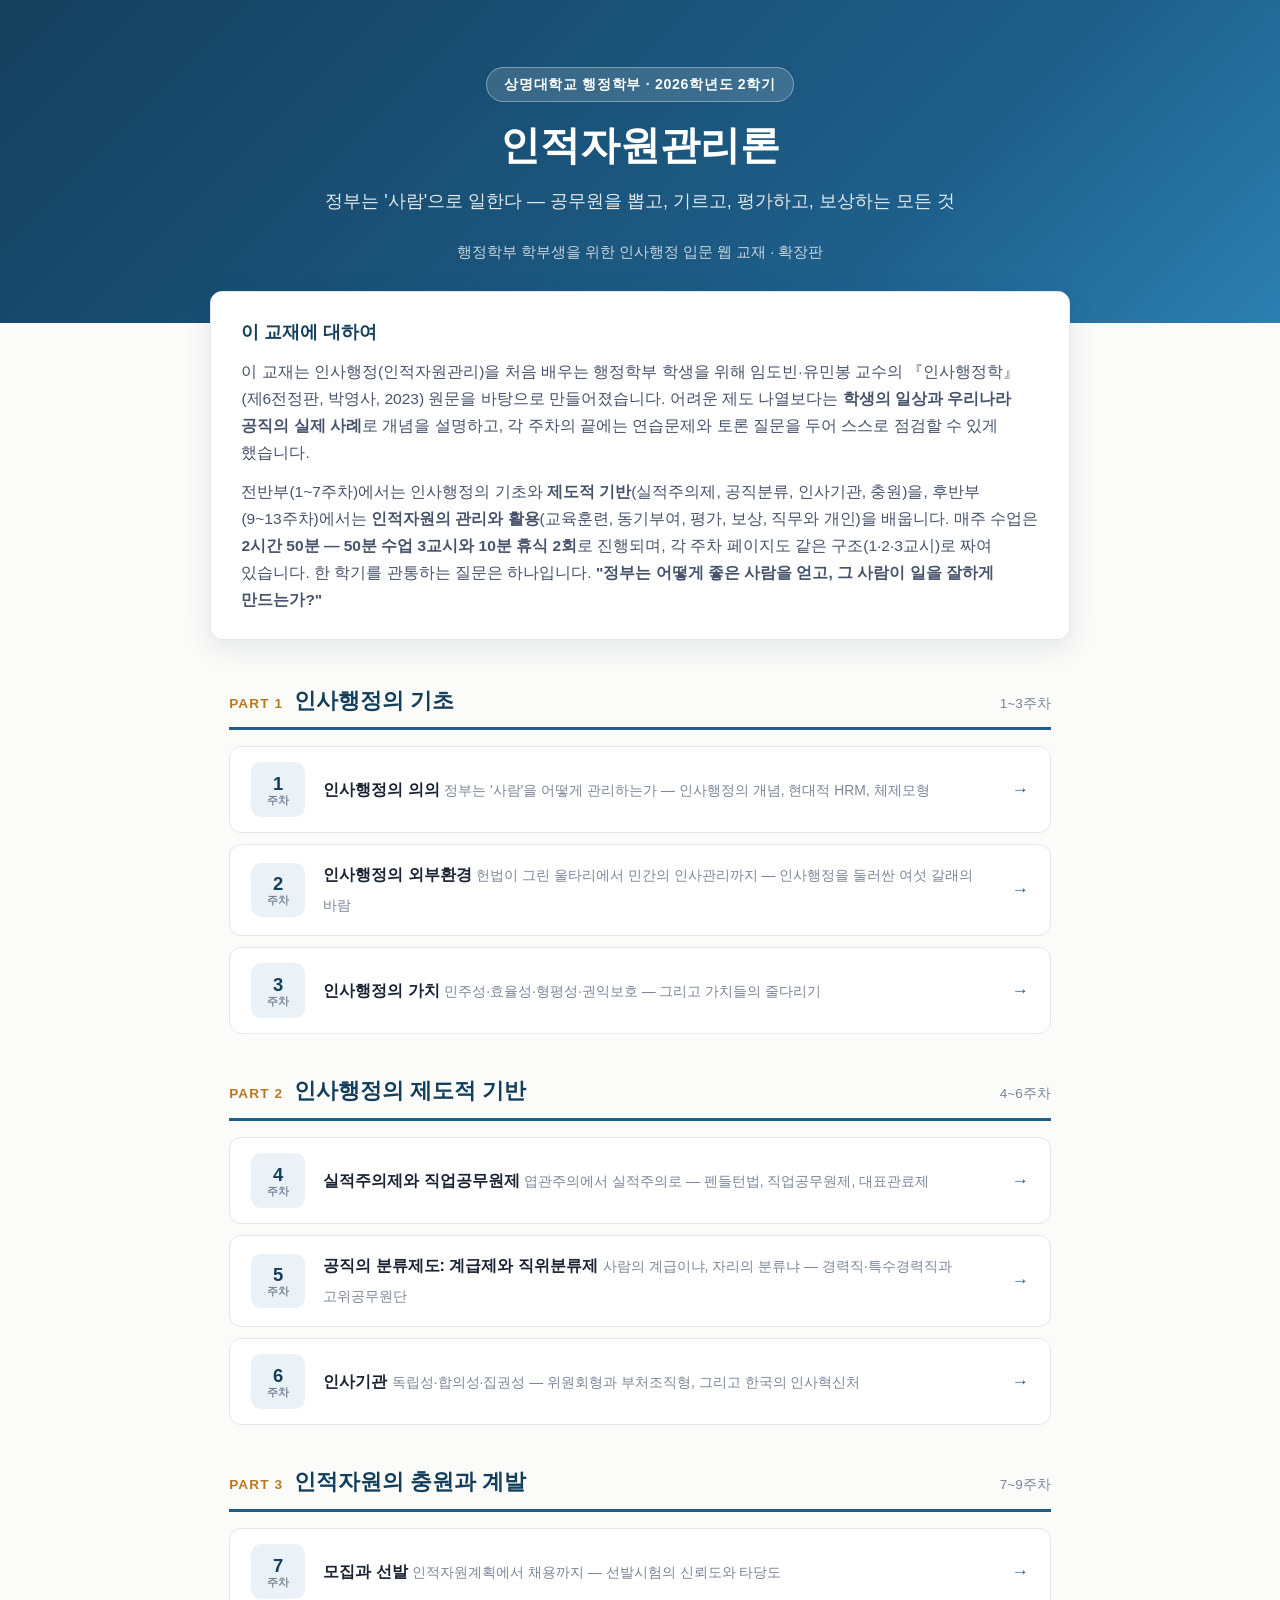
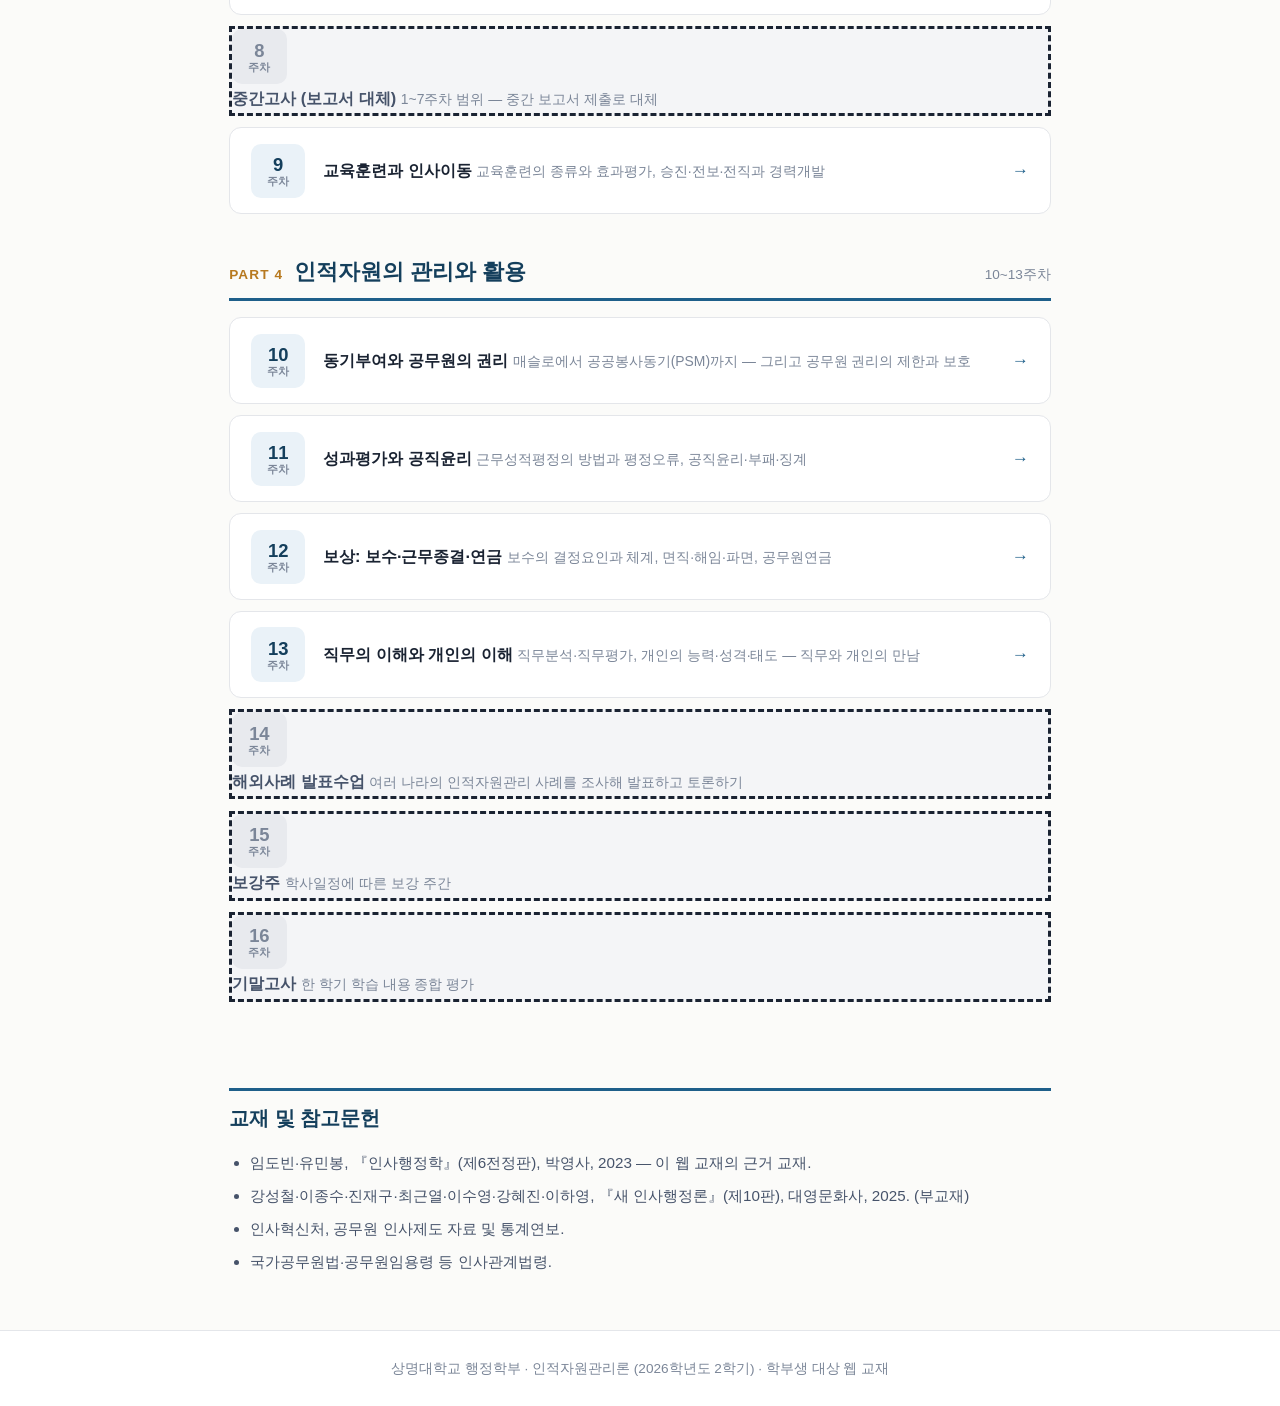
==== index.html @ 159a5ad9 "인적자원관리론 웹 교재 초기 배포 (1~6주차 확장판, 7·9~13주차는 임시 기본판) Co-Authored-By: Claude Fable 5 <noreply@anthropic.c" ====
<!DOCTYPE html>
<html lang="ko">
<head>
<meta charset="UTF-8">
<meta name="viewport" content="width=device-width, initial-scale=1.0">
<title>인적자원관리론 — 웹 교재</title>
<link rel="stylesheet" href="style.css">
</head>
<body>

<div class="hero">
  <span class="eyebrow">상명대학교 행정학부 · 2026학년도 2학기</span>
  <h1>인적자원관리론</h1>
  <p class="tagline">정부는 '사람'으로 일한다 — 공무원을 뽑고, 기르고, 평가하고, 보상하는 모든 것</p>
  <p class="meta">행정학부 학부생을 위한 인사행정 입문 웹 교재 · 확장판</p>
</div>

<div class="intro-card">
  <h2>이 교재에 대하여</h2>
  <p>이 교재는 인사행정(인적자원관리)을 처음 배우는 행정학부 학생을 위해
  임도빈·유민봉 교수의 『인사행정학』(제6전정판, 박영사, 2023) 원문을 바탕으로 만들어졌습니다.
  어려운 제도 나열보다는 <strong>학생의 일상과 우리나라 공직의 실제 사례</strong>로 개념을 설명하고,
  각 주차의 끝에는 연습문제와 토론 질문을 두어 스스로 점검할 수 있게 했습니다.</p>
  <p>전반부(1~7주차)에서는 인사행정의 기초와 <strong>제도적 기반</strong>(실적주의제, 공직분류, 인사기관, 충원)을,
  후반부(9~13주차)에서는 <strong>인적자원의 관리와 활용</strong>(교육훈련, 동기부여, 평가, 보상, 직무와 개인)을 배웁니다.
  매주 수업은 <strong>2시간 50분 — 50분 수업 3교시와 10분 휴식 2회</strong>로 진행되며,
  각 주차 페이지도 같은 구조(1·2·3교시)로 짜여 있습니다.
  한 학기를 관통하는 질문은 하나입니다. <strong>"정부는 어떻게 좋은 사람을 얻고, 그 사람이 일을 잘하게 만드는가?"</strong></p>
</div>

<div class="toc-section">

  <div class="part-block">
    <div class="part-title">
      <span class="part-no">PART 1</span>
      <h2>인사행정의 기초</h2>
      <span class="part-weeks">1~3주차</span>
    </div>
    <div class="week-list">
      <a class="week-card" href="w01.html">
        <span class="wk"><span class="n">1</span><span class="u">주차</span></span>
        <span class="info">
          <span class="t">인사행정의 의의</span>
          <span class="d">정부는 '사람'을 어떻게 관리하는가 — 인사행정의 개념, 현대적 HRM, 체제모형</span>
        </span>
        <span class="go">→</span>
      </a>
      <a class="week-card" href="w02.html">
        <span class="wk"><span class="n">2</span><span class="u">주차</span></span>
        <span class="info">
          <span class="t">인사행정의 외부환경</span>
          <span class="d">헌법이 그린 울타리에서 민간의 인사관리까지 — 인사행정을 둘러싼 여섯 갈래의 바람</span>
        </span>
        <span class="go">→</span>
      </a>
      <a class="week-card" href="w03.html">
        <span class="wk"><span class="n">3</span><span class="u">주차</span></span>
        <span class="info">
          <span class="t">인사행정의 가치</span>
          <span class="d">민주성·효율성·형평성·권익보호 — 그리고 가치들의 줄다리기</span>
        </span>
        <span class="go">→</span>
      </a>
    </div>
  </div>

  <div class="part-block">
    <div class="part-title">
      <span class="part-no">PART 2</span>
      <h2>인사행정의 제도적 기반</h2>
      <span class="part-weeks">4~6주차</span>
    </div>
    <div class="week-list">
      <a class="week-card" href="w04.html">
        <span class="wk"><span class="n">4</span><span class="u">주차</span></span>
        <span class="info">
          <span class="t">실적주의제와 직업공무원제</span>
          <span class="d">엽관주의에서 실적주의로 — 펜들턴법, 직업공무원제, 대표관료제</span>
        </span>
        <span class="go">→</span>
      </a>
      <a class="week-card" href="w05.html">
        <span class="wk"><span class="n">5</span><span class="u">주차</span></span>
        <span class="info">
          <span class="t">공직의 분류제도: 계급제와 직위분류제</span>
          <span class="d">사람의 계급이냐, 자리의 분류냐 — 경력직·특수경력직과 고위공무원단</span>
        </span>
        <span class="go">→</span>
      </a>
      <a class="week-card" href="w06.html">
        <span class="wk"><span class="n">6</span><span class="u">주차</span></span>
        <span class="info">
          <span class="t">인사기관</span>
          <span class="d">독립성·합의성·집권성 — 위원회형과 부처조직형, 그리고 한국의 인사혁신처</span>
        </span>
        <span class="go">→</span>
      </a>
    </div>
  </div>

  <div class="part-block">
    <div class="part-title">
      <span class="part-no">PART 3</span>
      <h2>인적자원의 충원과 계발</h2>
      <span class="part-weeks">7~9주차</span>
    </div>
    <div class="week-list">
      <a class="week-card" href="w07.html">
        <span class="wk"><span class="n">7</span><span class="u">주차</span></span>
        <span class="info">
          <span class="t">모집과 선발</span>
          <span class="d">인적자원계획에서 채용까지 — 선발시험의 신뢰도와 타당도</span>
        </span>
        <span class="go">→</span>
      </a>
      <span class="week-card exam">
        <span class="wk"><span class="n">8</span><span class="u">주차</span></span>
        <span class="info">
          <span class="t">중간고사 (보고서 대체)</span>
          <span class="d">1~7주차 범위 — 중간 보고서 제출로 대체</span>
        </span>
      </span>
      <a class="week-card" href="w09.html">
        <span class="wk"><span class="n">9</span><span class="u">주차</span></span>
        <span class="info">
          <span class="t">교육훈련과 인사이동</span>
          <span class="d">교육훈련의 종류와 효과평가, 승진·전보·전직과 경력개발</span>
        </span>
        <span class="go">→</span>
      </a>
    </div>
  </div>

  <div class="part-block">
    <div class="part-title">
      <span class="part-no">PART 4</span>
      <h2>인적자원의 관리와 활용</h2>
      <span class="part-weeks">10~13주차</span>
    </div>
    <div class="week-list">
      <a class="week-card" href="w10.html">
        <span class="wk"><span class="n">10</span><span class="u">주차</span></span>
        <span class="info">
          <span class="t">동기부여와 공무원의 권리</span>
          <span class="d">매슬로에서 공공봉사동기(PSM)까지 — 그리고 공무원 권리의 제한과 보호</span>
        </span>
        <span class="go">→</span>
      </a>
      <a class="week-card" href="w11.html">
        <span class="wk"><span class="n">11</span><span class="u">주차</span></span>
        <span class="info">
          <span class="t">성과평가와 공직윤리</span>
          <span class="d">근무성적평정의 방법과 평정오류, 공직윤리·부패·징계</span>
        </span>
        <span class="go">→</span>
      </a>
      <a class="week-card" href="w12.html">
        <span class="wk"><span class="n">12</span><span class="u">주차</span></span>
        <span class="info">
          <span class="t">보상: 보수·근무종결·연금</span>
          <span class="d">보수의 결정요인과 체계, 면직·해임·파면, 공무원연금</span>
        </span>
        <span class="go">→</span>
      </a>
      <a class="week-card" href="w13.html">
        <span class="wk"><span class="n">13</span><span class="u">주차</span></span>
        <span class="info">
          <span class="t">직무의 이해와 개인의 이해</span>
          <span class="d">직무분석·직무평가, 개인의 능력·성격·태도 — 직무와 개인의 만남</span>
        </span>
        <span class="go">→</span>
      </a>
      <span class="week-card exam">
        <span class="wk"><span class="n">14</span><span class="u">주차</span></span>
        <span class="info">
          <span class="t">해외사례 발표수업</span>
          <span class="d">여러 나라의 인적자원관리 사례를 조사해 발표하고 토론하기</span>
        </span>
      </span>
      <span class="week-card exam">
        <span class="wk"><span class="n">15</span><span class="u">주차</span></span>
        <span class="info">
          <span class="t">보강주</span>
          <span class="d">학사일정에 따른 보강 주간</span>
        </span>
      </span>
      <span class="week-card exam">
        <span class="wk"><span class="n">16</span><span class="u">주차</span></span>
        <span class="info">
          <span class="t">기말고사</span>
          <span class="d">한 학기 학습 내용 종합 평가</span>
        </span>
      </span>
    </div>
  </div>

</div>

<div class="ref-section">
  <h2>교재 및 참고문헌</h2>
  <ul>
    <li>임도빈·유민봉, 『인사행정학』(제6전정판), 박영사, 2023 — 이 웹 교재의 근거 교재.</li>
    <li>강성철·이종수·진재구·최근열·이수영·강혜진·이하영, 『새 인사행정론』(제10판), 대영문화사, 2025. (부교재)</li>
    <li>인사혁신처, 공무원 인사제도 자료 및 통계연보.</li>
    <li>국가공무원법·공무원임용령 등 인사관계법령.</li>
  </ul>
</div>

<footer>
  상명대학교 행정학부 · 인적자원관리론 (2026학년도 2학기) · 학부생 대상 웹 교재
</footer>

</body>
</html>
---- style.css ----
/* ===================================================================
   정책성과분석평가론 — 학부 1학년용 웹 교재 공통 스타일
   =================================================================== */
:root {
  --ink: #1a2332;
  --ink-soft: #46536a;
  --ink-faint: #7b8698;
  --bg: #fbfbf9;
  --card: #ffffff;
  --line: #e4e6ea;
  --brand: #1e5f8a;        /* 메인 블루 */
  --brand-deep: #143f5c;
  --brand-soft: #eaf2f8;
  --accent: #b7791f;       /* 골드 포인트 */
  --accent-soft: #fbf3e4;
  --green: #2f7d5d;
  --green-soft: #e9f4ef;
  --red-soft: #fdeeee;
  --red: #b04343;
  --radius: 12px;
  --maxw: 860px;
}

* { margin: 0; padding: 0; box-sizing: border-box; }

html { scroll-behavior: smooth; }

body {
  font-family: "Pretendard", "Apple SD Gothic Neo", "Malgun Gothic", "맑은 고딕", "Segoe UI", sans-serif;
  background: var(--bg);
  color: var(--ink);
  line-height: 1.75;
  font-size: 17px;
  word-break: keep-all;
}

/* ---------- 상단 내비게이션 ---------- */
.topnav {
  position: sticky; top: 0; z-index: 50;
  background: rgba(251, 251, 249, 0.92);
  backdrop-filter: blur(8px);
  border-bottom: 1px solid var(--line);
}
.topnav .inner {
  max-width: var(--maxw); margin: 0 auto; padding: 0.65rem 1.2rem;
  display: flex; align-items: center; justify-content: space-between; gap: 1rem;
}
.topnav .home {
  font-weight: 700; color: var(--brand-deep); text-decoration: none; font-size: 0.95rem;
}
.topnav .home:hover { color: var(--brand); }
.topnav .crumb { font-size: 0.85rem; color: var(--ink-faint); }

/* ---------- 챕터 헤더 ---------- */
.chapter-header {
  background: linear-gradient(135deg, var(--brand-deep) 0%, var(--brand) 100%);
  color: #fff; padding: 3rem 1.2rem 2.6rem;
}
.chapter-header .inner { max-width: var(--maxw); margin: 0 auto; }
.week-badge {
  display: inline-block; background: rgba(255,255,255,0.16);
  border: 1px solid rgba(255,255,255,0.35);
  padding: 0.2rem 0.9rem; border-radius: 999px;
  font-size: 0.85rem; font-weight: 600; letter-spacing: 0.04em;
  margin-bottom: 0.9rem;
}
.chapter-header h1 { font-size: 1.9rem; line-height: 1.35; font-weight: 800; }
.chapter-header .subtitle { margin-top: 0.6rem; font-size: 1.02rem; opacity: 0.85; }

/* ---------- 본문 ---------- */
main { max-width: var(--maxw); margin: 0 auto; padding: 2.2rem 1.2rem 3.5rem; }

main h2 {
  font-size: 1.42rem; font-weight: 800; color: var(--brand-deep);
  margin: 2.8rem 0 1rem; padding-top: 0.5rem;
  border-top: 3px solid var(--brand);
}
main h2:first-of-type { margin-top: 1.4rem; }
main h3 {
  font-size: 1.13rem; font-weight: 700; color: var(--ink);
  margin: 1.9rem 0 0.7rem;
}
main p { margin: 0 0 1rem; color: var(--ink-soft); }
main strong { color: var(--ink); }
main ul, main ol { margin: 0 0 1.1rem 1.4rem; color: var(--ink-soft); }
main li { margin-bottom: 0.35rem; }
main table {
  width: 100%; border-collapse: collapse; margin: 1.2rem 0 1.6rem;
  font-size: 0.93rem; background: var(--card);
  border: 1px solid var(--line); border-radius: 8px; overflow: hidden;
}
main th {
  background: var(--brand-soft); color: var(--brand-deep);
  padding: 0.6rem 0.8rem; text-align: left; font-weight: 700;
  border-bottom: 1px solid var(--line);
}
main td { padding: 0.6rem 0.8rem; border-bottom: 1px solid var(--line); color: var(--ink-soft); vertical-align: top; }
main tr:last-child td { border-bottom: none; }
.table-wrap { overflow-x: auto; }

/* ---------- 학습목표 ---------- */
.objectives {
  background: var(--brand-soft); border: 1px solid #cfe1ef;
  border-radius: var(--radius); padding: 1.3rem 1.5rem; margin: 1.6rem 0 0.4rem;
}
.objectives h2 {
  border: none; margin: 0 0 0.7rem; padding: 0;
  font-size: 1.05rem; color: var(--brand-deep);
}
.objectives ul { margin-bottom: 0; }
.objectives li { color: var(--ink-soft); }

/* ---------- 정보 박스 ---------- */
.box {
  border-radius: var(--radius); padding: 1.15rem 1.4rem; margin: 1.4rem 0;
  border: 1px solid var(--line); background: var(--card);
}
.box .box-title {
  font-weight: 800; font-size: 0.95rem; margin-bottom: 0.5rem; display: block;
}
.box p:last-child, .box ul:last-child, .box ol:last-child { margin-bottom: 0; }

.box.concept { background: var(--brand-soft); border-color: #cfe1ef; }
.box.concept .box-title { color: var(--brand-deep); }

.box.case { background: var(--green-soft); border-color: #cde6da; }
.box.case .box-title { color: var(--green); }

.box.tip { background: var(--accent-soft); border-color: #efdcb8; }
.box.tip .box-title { color: var(--accent); }

.box.warn { background: var(--red-soft); border-color: #f2d4d4; }
.box.warn .box-title { color: var(--red); }

/* ---------- 용어 ---------- */
.term { font-weight: 700; color: var(--brand-deep); }
.en { color: var(--ink-faint); font-size: 0.88em; }

/* ---------- 연습문제 ---------- */
.exercise {
  background: var(--card); border: 1px solid var(--line);
  border-left: 5px solid var(--brand); border-radius: var(--radius);
  padding: 1.3rem 1.5rem; margin: 1.5rem 0;
}
.exercise ol { margin-bottom: 0; }
.exercise li { margin-bottom: 0.6rem; }

/* ---------- 페이지 하단 내비게이션 ---------- */
.pagenav {
  max-width: var(--maxw); margin: 0 auto; padding: 0 1.2rem 3rem;
  display: flex; justify-content: space-between; gap: 1rem;
}
.pagenav a {
  flex: 1; text-decoration: none; background: var(--card);
  border: 1px solid var(--line); border-radius: var(--radius);
  padding: 1rem 1.2rem; color: var(--ink); transition: border-color .15s, box-shadow .15s;
}
.pagenav a:hover { border-color: var(--brand); box-shadow: 0 2px 10px rgba(20,63,92,0.08); }
.pagenav .dir { display: block; font-size: 0.78rem; color: var(--ink-faint); margin-bottom: 0.2rem; }
.pagenav .label { font-weight: 700; font-size: 0.95rem; color: var(--brand-deep); }
.pagenav .next { text-align: right; }
.pagenav .spacer { flex: 1; }

/* ---------- 푸터 ---------- */
footer {
  border-top: 1px solid var(--line); background: var(--card);
  padding: 1.6rem 1.2rem; text-align: center;
  font-size: 0.85rem; color: var(--ink-faint);
}

/* ===================================================================
   index(홈) 전용
   =================================================================== */
.hero {
  background: linear-gradient(135deg, var(--brand-deep) 0%, var(--brand) 70%, #2b7fb0 100%);
  color: #fff; text-align: center; padding: 4.2rem 1.2rem 3.6rem;
}
.hero .eyebrow {
  display: inline-block; background: rgba(255,255,255,0.14);
  border: 1px solid rgba(255,255,255,0.35);
  padding: 0.25rem 1.1rem; border-radius: 999px;
  font-size: 0.88rem; font-weight: 600; margin-bottom: 1.1rem; letter-spacing: 0.05em;
}
.hero h1 { font-size: 2.5rem; font-weight: 900; line-height: 1.3; }
.hero .tagline { margin-top: 0.9rem; font-size: 1.12rem; opacity: 0.88; }
.hero .meta { margin-top: 1.4rem; font-size: 0.92rem; opacity: 0.75; }

.intro-card {
  max-width: var(--maxw); margin: -2rem auto 0; position: relative;
  background: var(--card); border: 1px solid var(--line);
  border-radius: var(--radius); padding: 1.6rem 1.9rem;
  box-shadow: 0 8px 28px rgba(20,63,92,0.10);
}
.intro-card h2 { font-size: 1.1rem; color: var(--brand-deep); margin-bottom: 0.6rem; }
.intro-card p { color: var(--ink-soft); font-size: 0.97rem; margin-bottom: 0.7rem; }
.intro-card p:last-child { margin-bottom: 0; }

.toc-section { max-width: var(--maxw); margin: 0 auto; padding: 2.6rem 1.2rem 3rem; }
.part-block { margin-bottom: 2.4rem; }
.part-title {
  display: flex; align-items: baseline; gap: 0.7rem;
  margin-bottom: 1rem; padding-bottom: 0.5rem; border-bottom: 3px solid var(--brand);
}
.part-title .part-no {
  font-size: 0.85rem; font-weight: 800; color: var(--accent); letter-spacing: 0.08em;
}
.part-title h2 { font-size: 1.35rem; font-weight: 800; color: var(--brand-deep); }
.part-title .part-weeks { margin-left: auto; font-size: 0.85rem; color: var(--ink-faint); }

.week-list { display: grid; gap: 0.7rem; }
a.week-card {
  display: flex; align-items: center; gap: 1.1rem;
  background: var(--card); border: 1px solid var(--line); border-radius: var(--radius);
  padding: 0.95rem 1.3rem; text-decoration: none; color: var(--ink);
  transition: border-color .15s, box-shadow .15s, transform .15s;
}
a.week-card:hover {
  border-color: var(--brand); box-shadow: 0 4px 14px rgba(20,63,92,0.10);
  transform: translateY(-1px);
}
.week-card .wk {
  flex: 0 0 auto; width: 3.4rem; height: 3.4rem; border-radius: 10px;
  background: var(--brand-soft); color: var(--brand-deep);
  display: flex; flex-direction: column; align-items: center; justify-content: center;
  font-weight: 800; line-height: 1.15;
}
.week-card .wk .n { font-size: 1.15rem; }
.week-card .wk .u { font-size: 0.68rem; font-weight: 600; color: var(--ink-faint); }
.week-card .info { min-width: 0; }
.week-card .t { font-weight: 700; font-size: 1.02rem; color: var(--ink); }
.week-card .d { font-size: 0.87rem; color: var(--ink-faint); margin-top: 0.15rem; }
.week-card .go { margin-left: auto; color: var(--brand); font-weight: 700; }

.week-card.exam {
  background: #f4f5f7; border-style: dashed; pointer-events: none;
}
.week-card.exam .wk { background: #e8eaee; color: var(--ink-faint); }
.week-card.exam .t { color: var(--ink-soft); }

.ref-section {
  max-width: var(--maxw); margin: 0 auto; padding: 0 1.2rem 3rem;
}
.ref-section h2 {
  font-size: 1.25rem; font-weight: 800; color: var(--brand-deep);
  border-top: 3px solid var(--brand); padding-top: 0.6rem; margin-bottom: 0.9rem;
}
.ref-section ul { margin-left: 1.3rem; color: var(--ink-soft); font-size: 0.95rem; }
.ref-section li { margin-bottom: 0.4rem; }

@media (max-width: 640px) {
  body { font-size: 16px; }
  .hero h1 { font-size: 1.8rem; }
  .chapter-header h1 { font-size: 1.45rem; }
  .pagenav { flex-direction: column; }
  .pagenav .next { text-align: left; }
  .week-card .go { display: none; }
}

/* ── 인적자원관리론 추가 ── */
/* 강의 1회(2시간 50분)를 50분 수업 3블록으로 나누는 「교시」 구조 */

/* 교시 컨테이너 — 주차 본문을 1·2·3교시 <section>으로 감싼다 */
.session { margin: 0; }

/* 교시 헤더 — 「1교시 · 소제목 · 약 50분」 띠 */
.session-header {
  display: flex; align-items: baseline; gap: 0.7rem;
  margin: 2.8rem 0 0.2rem; padding: 0.6rem 1.1rem;
  background: var(--brand-soft); border: 1px solid #cfe1ef;
  border-left: 5px solid var(--brand); border-radius: 8px;
}
.session-header .session-no {
  font-weight: 800; font-size: 0.92rem; color: var(--brand-deep);
  letter-spacing: 0.05em; white-space: nowrap;
}
.session-header .session-title {
  font-weight: 700; font-size: 0.95rem; color: var(--ink-soft); min-width: 0;
}
.session-header .session-time {
  margin-left: auto; font-size: 0.8rem; color: var(--ink-faint); white-space: nowrap;
}

/* 교시 첫 h2 — 바로 위의 교시 헤더가 구분선 역할을 하므로 상단 경계선을 생략 */
.session h2:first-of-type { margin-top: 1.5rem; border-top: none; padding-top: 0; }

/* ☕ 10분 휴식 구분 요소 — 교시 사이에 배치 */
.break-divider {
  display: flex; align-items: center; gap: 0.9rem;
  margin: 2.6rem 0; font-weight: 700; font-size: 0.9rem; color: var(--accent);
}
.break-divider::before,
.break-divider::after {
  content: ""; flex: 1; border-top: 2px dashed #efdcb8;
}
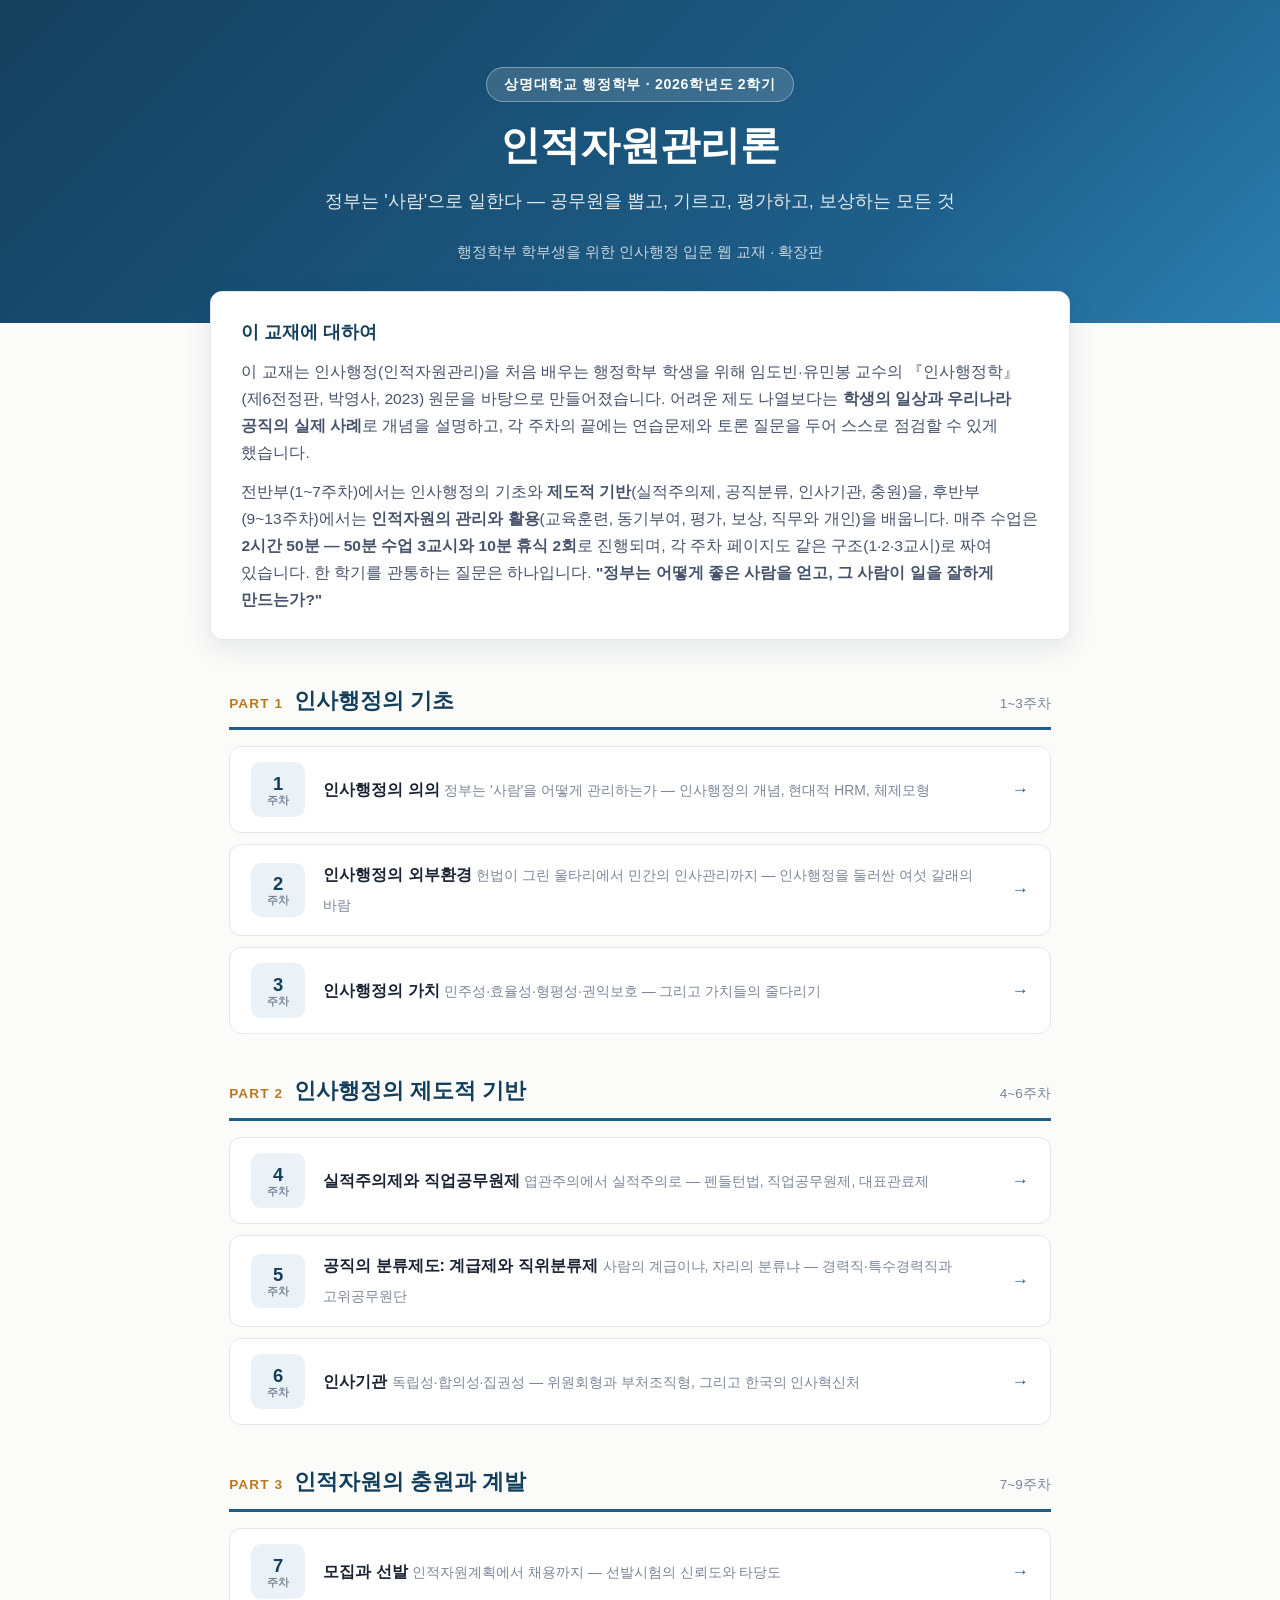
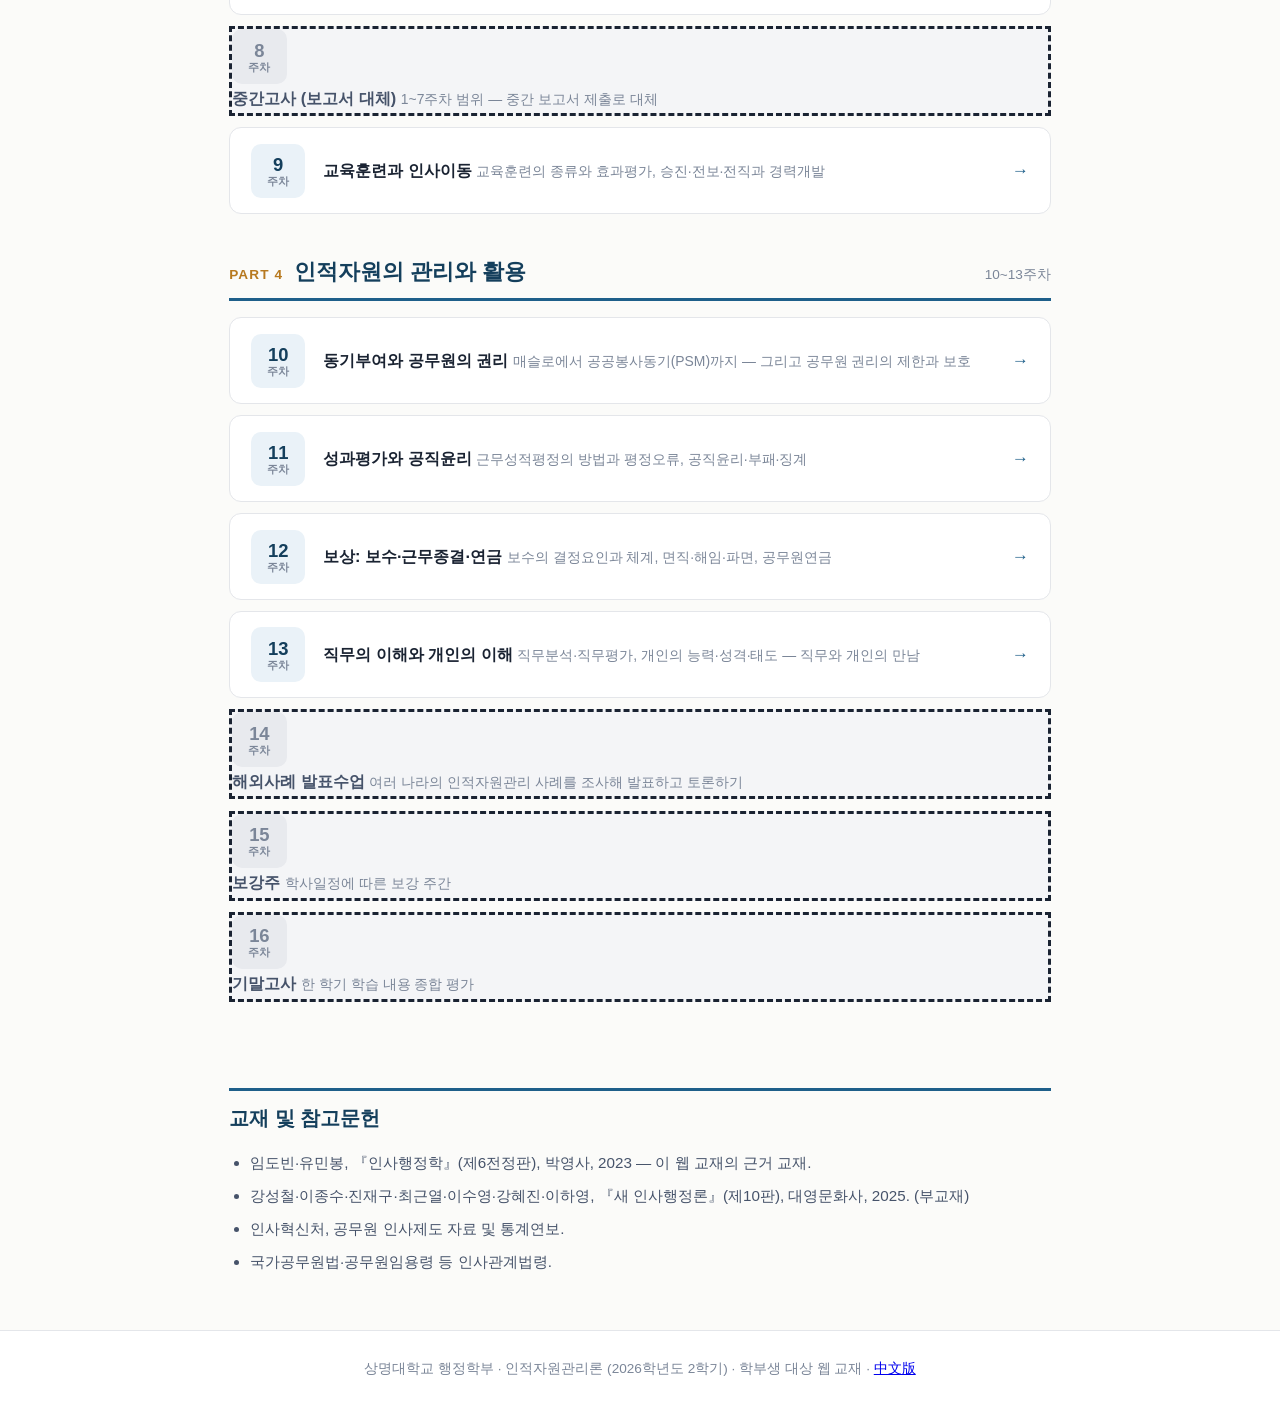
==== commit c06f3d1c: "7·9~13주차 확장판 완성 (전 주차 3배 분량), 목차에 中文版 링크 추가 Co-Authored-By: Claude Fable 5 <noreply@anthropic.com>" ====
--- a/index.html
+++ b/index.html
@@ -207,7 +207,7 @@
 </div>
 
 <footer>
-  상명대학교 행정학부 · 인적자원관리론 (2026학년도 2학기) · 학부생 대상 웹 교재
+  상명대학교 행정학부 · 인적자원관리론 (2026학년도 2학기) · 학부생 대상 웹 교재 · <a href="https://fantasist77-hub.github.io/hrm-textbook-zh/">中文版</a>
 </footer>
 
 </body>
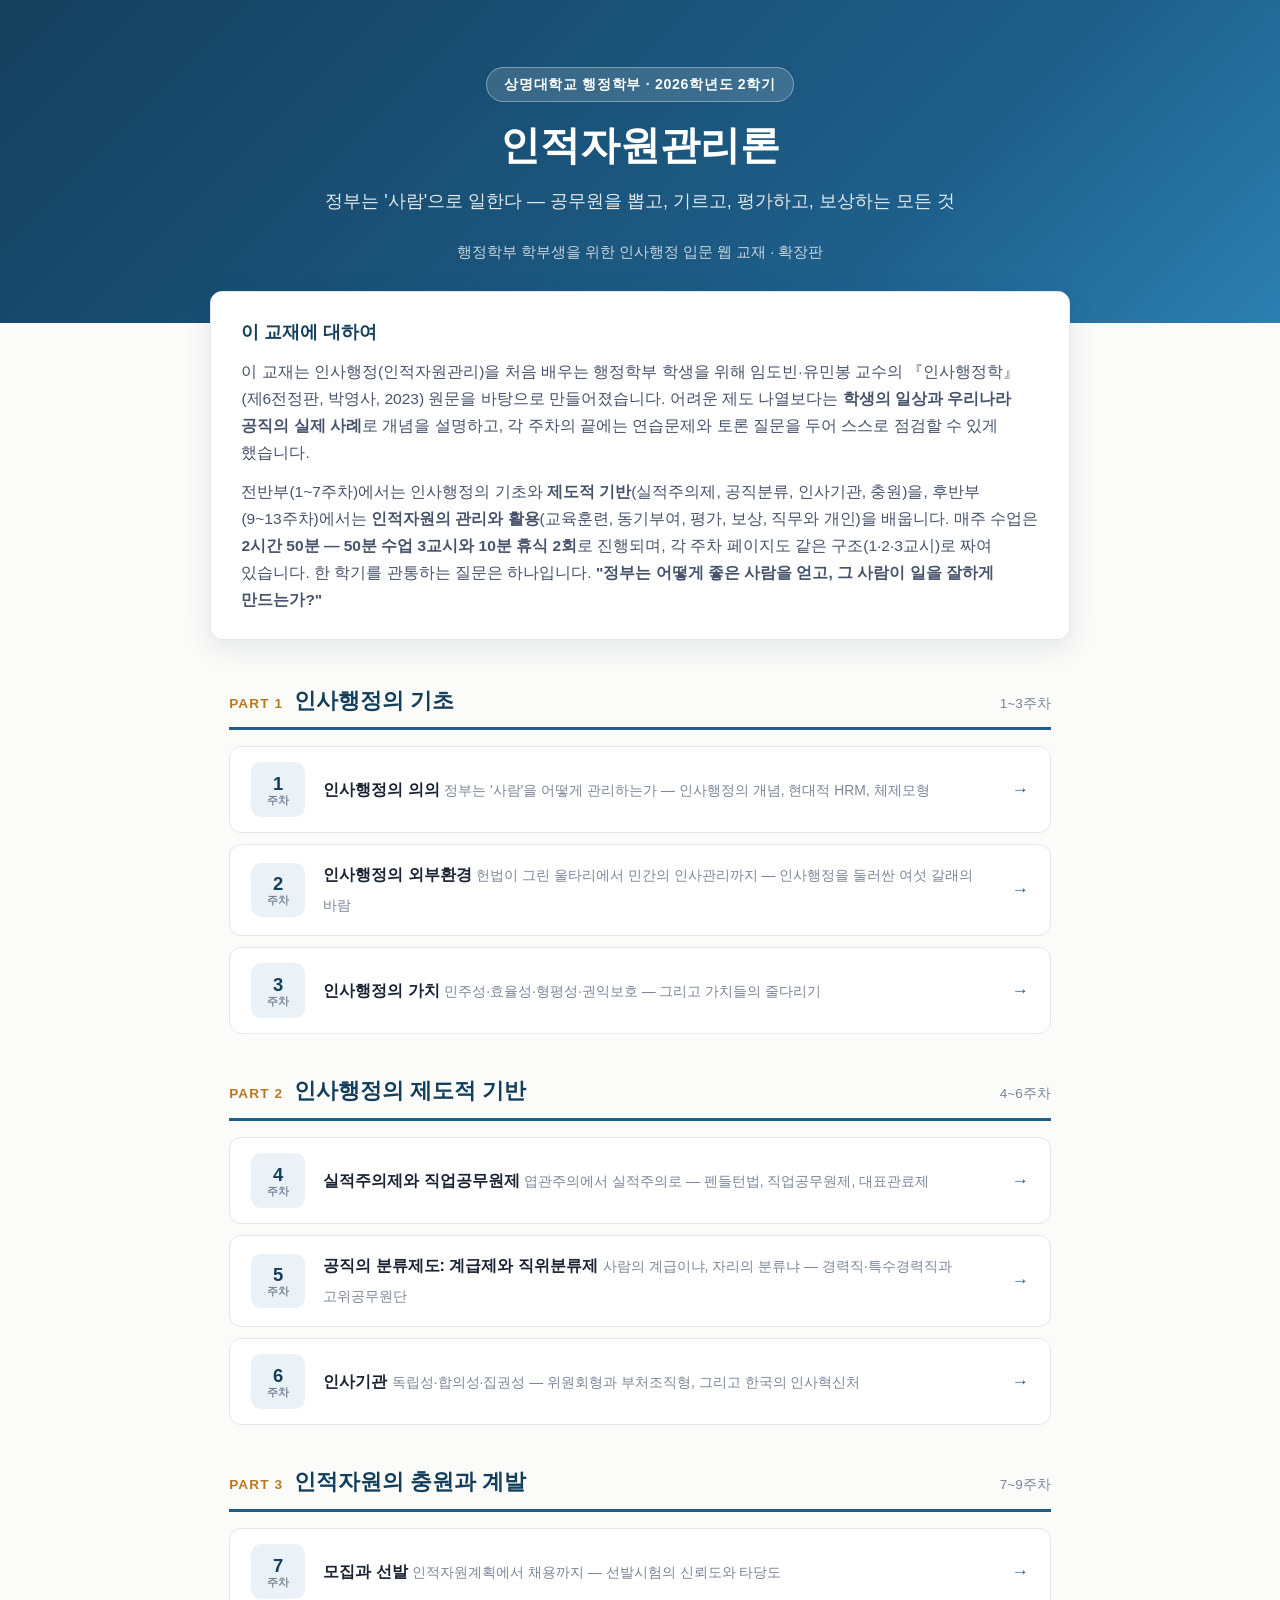
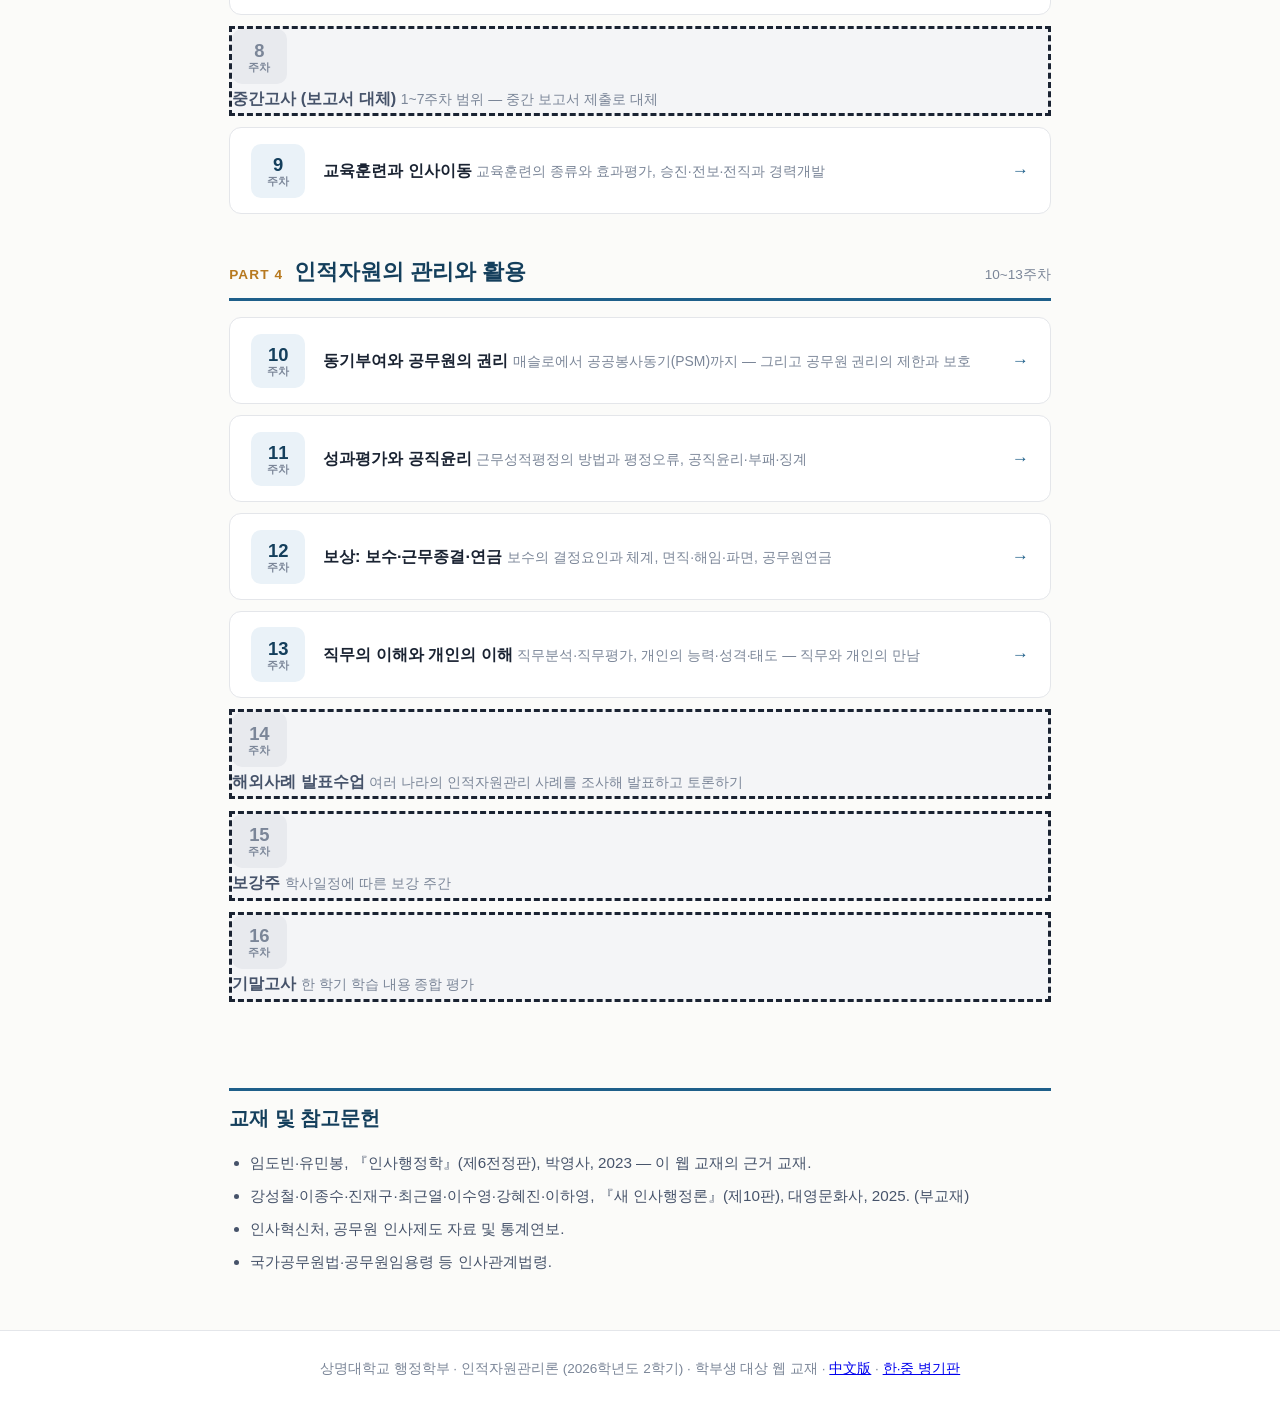
==== commit 6105afb6: "목차에 한·중 병기판 링크 추가 Co-Authored-By: Claude Fable 5.1 <noreply@anthropic.com>" ====
--- a/index.html
+++ b/index.html
@@ -207,7 +207,7 @@
 </div>
 
 <footer>
-  상명대학교 행정학부 · 인적자원관리론 (2026학년도 2학기) · 학부생 대상 웹 교재 · <a href="https://fantasist77-hub.github.io/hrm-textbook-zh/">中文版</a>
+  상명대학교 행정학부 · 인적자원관리론 (2026학년도 2학기) · 학부생 대상 웹 교재 · <a href="https://fantasist77-hub.github.io/hrm-textbook-zh/">中文版</a> · <a href="https://fantasist77-hub.github.io/hrm-textbook-bilingual/">한·중 병기판</a>
 </footer>
 
 </body>
